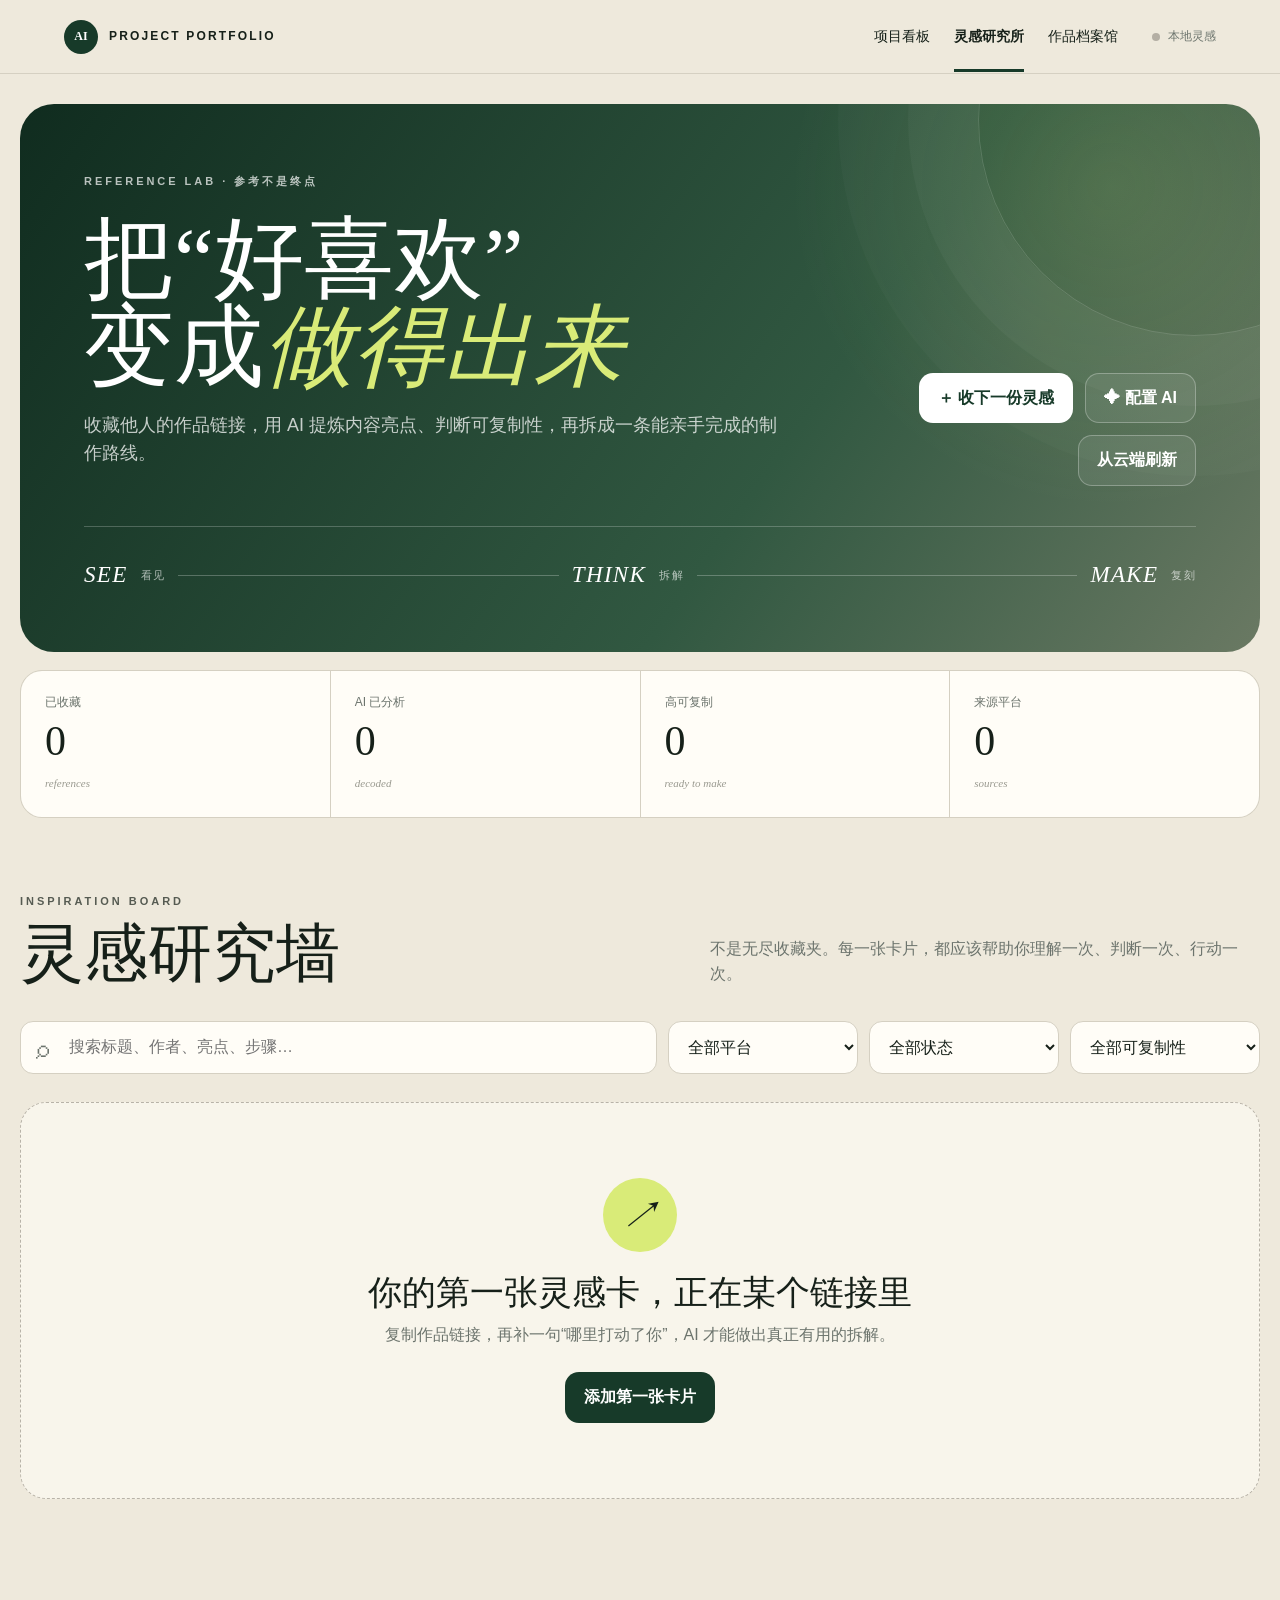
==== inspiration.html @ 4b144d5e "Add AI inspiration research board" ====
<!DOCTYPE html>
<html lang="zh-CN">
<head>
  <meta charset="UTF-8" />
  <meta name="viewport" content="width=device-width, initial-scale=1.0" />
  <title>灵感研究所 · AI 项目总览台</title>
  <link rel="stylesheet" href="./inspiration.css" />
</head>
<body>
  <header class="site-header">
    <a class="brand" href="./index.html"><span class="brand-mark">AI</span><span>PROJECT PORTFOLIO</span></a>
    <nav aria-label="页面导航">
      <a href="./index.html">项目看板</a>
      <a class="active" href="./inspiration.html">灵感研究所</a>
      <a href="./portfolio.html">作品档案馆</a>
    </nav>
    <div class="sync-state" id="syncState" data-state="offline"><i></i><span>本地灵感</span></div>
  </header>

  <main>
    <section class="lab-hero">
      <div class="hero-copy">
        <span class="kicker">REFERENCE LAB · 参考不是终点</span>
        <h1>把“好喜欢”<br />变成<span>做得出来</span></h1>
        <p>收藏他人的作品链接，用 AI 提炼内容亮点、判断可复制性，再拆成一条能亲手完成的制作路线。</p>
      </div>
      <div class="hero-actions">
        <button class="primary light" id="addInspirationBtn">＋ 收下一份灵感</button>
        <button class="outline" id="aiConfigBtn">✦ <span id="aiConfigLabel">配置 AI</span></button>
        <button class="outline" id="refreshCloudBtn">从云端刷新</button>
      </div>
      <div class="hero-note" aria-hidden="true"><b>SEE</b><span>看见</span><i></i><b>THINK</b><span>拆解</span><i></i><b>MAKE</b><span>复刻</span></div>
    </section>

    <section class="lab-stats" aria-label="灵感统计">
      <div><span>已收藏</span><b id="totalCount">0</b><em>references</em></div>
      <div><span>AI 已分析</span><b id="analyzedCount">0</b><em>decoded</em></div>
      <div><span>高可复制</span><b id="reproCount">0</b><em>ready to make</em></div>
      <div><span>来源平台</span><b id="platformCount">0</b><em>sources</em></div>
    </section>

    <section class="board-section">
      <div class="section-heading">
        <div><span>INSPIRATION BOARD</span><h2>灵感研究墙</h2></div>
        <p>不是无尽收藏夹。每一张卡片，都应该帮助你理解一次、判断一次、行动一次。</p>
      </div>
      <div class="filters">
        <label class="search"><span>⌕</span><input id="searchInput" placeholder="搜索标题、作者、亮点、步骤…" /></label>
        <select id="platformFilter" aria-label="筛选来源平台"><option value="">全部平台</option></select>
        <select id="analysisFilter" aria-label="筛选分析状态"><option value="">全部状态</option><option value="analyzed">AI 已分析</option><option value="pending">等待分析</option></select>
        <select id="scoreFilter" aria-label="筛选可复制性"><option value="">全部可复制性</option><option value="4">高可复制（4–5）</option><option value="3">中等（3）</option><option value="1">探索型（1–2）</option></select>
      </div>

      <div class="empty-state" id="emptyState">
        <div class="empty-mark">↗</div>
        <h3>你的第一张灵感卡，正在某个链接里</h3>
        <p>复制作品链接，再补一句“哪里打动了你”，AI 才能做出真正有用的拆解。</p>
        <button class="primary" data-open-editor>添加第一张卡片</button>
      </div>
      <div class="inspiration-grid" id="inspirationGrid"></div>
    </section>
  </main>

  <dialog class="modal editor-modal" id="editorDialog">
    <form id="inspirationForm">
      <div class="modal-head">
        <div><span>CAPTURE & DECODE</span><h2 id="editorTitle">收下一份灵感</h2></div>
        <button class="icon-close" type="button" data-close-editor aria-label="关闭">×</button>
      </div>
      <input type="hidden" id="itemId" />
      <div class="editor-grid">
        <div class="editor-fields">
          <label class="full">原作品链接<input id="itemUrl" type="url" required placeholder="粘贴小红书、B 站、YouTube、网站等链接" /></label>
          <label>作品标题<input id="itemTitle" placeholder="可留空，先快速收进灵感库" /></label>
          <label>作者 / 账号<input id="itemCreator" placeholder="可选" /></label>
          <label>来源平台<input id="itemPlatform" list="platformOptions" placeholder="自动识别或手动填写" /></label>
          <label>内容类型<input id="itemType" placeholder="网页、视频、产品、视觉、文章…" /></label>
          <label class="full">你被什么打动了<textarea id="itemNote" rows="4" placeholder="例如：开头三秒很有冲击力；信息结构很清楚；视觉风格很克制……"></textarea></label>
          <div class="cover-field full">
            <span class="field-label">卡片封面（可选）</span>
            <div class="paste-zone" id="coverZone" tabindex="0">
              <div id="coverPreview"></div>
              <p>点击后直接粘贴截图，或选择图片</p>
              <input id="coverInput" type="file" accept="image/*" hidden />
              <button class="secondary compact" type="button" id="chooseCoverBtn">选择封面</button>
            </div>
          </div>
        </div>

        <aside class="analysis-editor">
          <div class="analysis-head"><div><span>AI DECODE</span><h3>拆解报告</h3></div><button class="ai-button" type="button" id="analyzeBtn">✦ AI 一键分析</button></div>
          <label>内容亮点<textarea id="itemHighlights" rows="4" placeholder="它最值得学习的表达、结构或体验"></textarea></label>
          <label>可复制性分析<textarea id="itemReproducibility" rows="4" placeholder="哪些可以借鉴、哪些依赖资源、应该如何改成自己的"></textarea></label>
          <label>制作步骤拆解<textarea id="itemSteps" rows="7" placeholder="每行一个步骤"></textarea></label>
          <label>可复制性评分<select id="itemScore"><option value="0">尚未判断</option><option value="1">1 · 高度依赖原作者</option><option value="2">2 · 需要较多资源</option><option value="3">3 · 可以局部借鉴</option><option value="4">4 · 路径清楚可复刻</option><option value="5">5 · 可以立即动手</option></select></label>
          <label>标签<input id="itemTags" placeholder="用逗号分隔，如：叙事, 视觉, AI 产品" /></label>
          <p class="analysis-hint" id="analysisHint">AI 不会自动浏览受限页面。标题和你的观察越具体，分析越准确。</p>
        </aside>
      </div>
      <div class="modal-footer"><span>修改先保存到当前浏览器，并复用项目看板的云同步设置。</span><button class="secondary" type="button" data-close-editor>取消</button><button class="primary" type="submit">保存灵感卡</button></div>
    </form>
  </dialog>

  <dialog class="modal ai-modal" id="aiDialog">
    <form id="aiForm">
      <div class="modal-head"><div><span>MODEL CONNECTION</span><h2>AI 模型设置</h2></div><button class="icon-close" type="button" data-close-ai aria-label="关闭">×</button></div>
      <p class="privacy-note"><strong>API Key 只保存在当前浏览器。</strong>它不会写入 GitHub，也不会同步到 Supabase。</p>
      <label>API 地址<input id="aiEndpoint" required placeholder="https://api.deepseek.com/v1" /></label>
      <div class="two-fields"><label>模型名称<input id="aiModel" required placeholder="deepseek-chat" /></label><label>API Key<input id="aiKey" type="password" required placeholder="sk-…" /></label></div>
      <p class="form-message" id="aiMessage"></p>
      <div class="dialog-actions"><button class="secondary" type="button" id="clearAiBtn">清除配置</button><button class="secondary" type="button" id="testAiBtn">测试连接</button><button class="primary" type="submit">保存 AI 配置</button></div>
    </form>
  </dialog>

  <datalist id="platformOptions"><option>小红书</option><option>Bilibili</option><option>YouTube</option><option>抖音</option><option>GitHub</option><option>网站</option><option>公众号</option><option>Instagram</option><option>Pinterest</option></datalist>
  <div class="toast" id="toast" role="status"></div>
  <script src="./inspiration.js"></script>
</body>
</html>
---- inspiration.css ----
:root{
  --ink:#162019;--muted:#6c746d;--forest:#173a29;--forest-2:#315942;--acid:#d9eb78;
  --paper:#eee9dc;--card:#fffdf7;--line:#d5d0c2;--rust:#bc6645;--blue:#607d80;
  --shadow:0 22px 55px rgba(25,42,31,.12);--serif:Georgia,"Songti SC","Noto Serif SC",serif;
  --sans:"Avenir Next","PingFang SC","Microsoft YaHei",sans-serif;
}
*{box-sizing:border-box}html{scroll-behavior:smooth}body{margin:0;color:var(--ink);background:var(--paper);font-family:var(--sans);line-height:1.55}button,input,textarea,select{font:inherit;color:inherit}button{cursor:pointer}a{color:inherit;text-decoration:none}button,a{transition:.2s ease}
.site-header{height:74px;padding:0 clamp(18px,5vw,76px);display:flex;align-items:center;gap:34px;border-bottom:1px solid var(--line);background:rgba(238,233,220,.9);backdrop-filter:blur(18px);position:sticky;top:0;z-index:20}.brand{display:flex;align-items:center;gap:11px;font-size:12px;font-weight:800;letter-spacing:.18em}.brand-mark{width:34px;height:34px;display:grid;place-items:center;border-radius:50%;background:var(--forest);color:white;font-family:var(--serif);letter-spacing:0}.site-header nav{display:flex;gap:24px;margin-left:auto;font-size:14px}.site-header nav a{padding:25px 0 22px;border-bottom:3px solid transparent}.site-header nav a.active{border-color:var(--forest);font-weight:800}.sync-state{display:flex;align-items:center;gap:8px;font-size:12px;color:var(--muted)}.sync-state i{width:8px;height:8px;border-radius:50%;background:#b4afa4}.sync-state[data-state="synced"] i{background:#61bb7f;box-shadow:0 0 0 5px rgba(97,187,127,.15)}.sync-state[data-state="pending"] i{background:#d8a94f;animation:pulse 1s infinite}.sync-state[data-state="error"] i{background:#d36355}
main{width:min(1540px,calc(100% - 40px));margin:30px auto 90px}.lab-hero{min-height:520px;padding:clamp(34px,5vw,76px);border-radius:34px;color:white;background:radial-gradient(circle at 88% 15%,rgba(217,235,120,.13),transparent 27%),linear-gradient(125deg,#102c1f,#315841 62%,#6a7963);position:relative;overflow:hidden;display:grid;grid-template-columns:1.3fr .7fr;align-items:end;gap:40px}.lab-hero:after{content:"";position:absolute;width:430px;height:430px;border:1px solid rgba(255,255,255,.15);border-radius:50%;right:-150px;top:-200px;box-shadow:0 0 0 70px rgba(255,255,255,.03),0 0 0 140px rgba(255,255,255,.02)}.hero-copy,.hero-actions,.hero-note{position:relative;z-index:1}.kicker,.section-heading span,.modal-head span,.analysis-head span{font-size:11px;letter-spacing:.27em;font-weight:800;opacity:.7}.hero-copy h1{font:500 clamp(55px,7vw,104px)/.98 var(--serif);margin:22px 0}.hero-copy h1 span{color:var(--acid);font-style:italic}.hero-copy p{max-width:740px;color:rgba(255,255,255,.75);font-size:18px}.hero-actions{display:flex;justify-content:flex-end;gap:12px;flex-wrap:wrap}.primary,.secondary,.outline,.ai-button{border:1px solid transparent;border-radius:14px;padding:12px 18px;font-weight:800}.primary{background:var(--forest);color:white}.primary.light{background:white;color:var(--forest)}.secondary{background:transparent;border-color:var(--line)}.outline{background:rgba(255,255,255,.08);border-color:rgba(255,255,255,.28);color:white}.primary:hover,.ai-button:hover{transform:translateY(-2px);box-shadow:0 10px 24px rgba(14,43,28,.19)}.outline:hover{background:rgba(255,255,255,.15)}.compact{padding:8px 13px;font-size:12px}.hero-note{grid-column:1/-1;display:flex;align-items:center;gap:13px;padding-top:35px;border-top:1px solid rgba(255,255,255,.22);font-size:11px;letter-spacing:.12em;color:rgba(255,255,255,.66)}.hero-note b{font:italic 23px var(--serif);color:white}.hero-note i{height:1px;flex:1;background:rgba(255,255,255,.25)}
.lab-stats{display:grid;grid-template-columns:repeat(4,1fr);gap:1px;margin:18px 0 70px;border:1px solid var(--line);border-radius:22px;overflow:hidden;background:var(--line)}.lab-stats div{background:var(--card);padding:22px 24px}.lab-stats span{display:block;color:var(--muted);font-size:12px}.lab-stats b{font:500 42px/1 var(--serif);display:block;margin:8px 0}.lab-stats em{font:italic 11px var(--serif);color:#9a9a90}
.board-section{padding:0 0 60px}.section-heading{display:flex;align-items:end;justify-content:space-between;gap:30px}.section-heading h2{font:500 clamp(40px,5vw,68px)/1 var(--serif);margin:10px 0 0}.section-heading p{max-width:550px;color:var(--muted);margin:0}.filters{display:grid;grid-template-columns:1fr repeat(3,190px);gap:11px;margin:35px 0 28px}.filters input,.filters select,.editor-fields input,.editor-fields textarea,.analysis-editor input,.analysis-editor textarea,.analysis-editor select,.ai-modal input{width:100%;border:1px solid var(--line);background:var(--card);border-radius:13px;padding:13px 15px;outline:0}.filters input:focus,.filters select:focus,input:focus,textarea:focus,select:focus{border-color:var(--forest-2);box-shadow:0 0 0 3px rgba(49,89,66,.12)}.search{position:relative}.search>span{position:absolute;left:16px;top:7px;font-size:26px;color:var(--muted)}.search input{padding-left:48px}
.inspiration-grid{display:grid;grid-template-columns:repeat(3,minmax(0,1fr));gap:22px;align-items:start}.idea-card{min-width:0;background:var(--card);border:1px solid var(--line);border-radius:22px;overflow:hidden;box-shadow:0 5px 0 rgba(23,58,41,.035);animation:rise .48s both;position:relative}.idea-card:nth-child(3n+2){transform:translateY(20px)}.idea-card:hover{box-shadow:var(--shadow);transform:translateY(-4px)}.idea-card:nth-child(3n+2):hover{transform:translateY(12px)}.card-visual{height:230px;position:relative;background:linear-gradient(135deg,#dae3d5,#78927f);overflow:hidden}.card-visual img{width:100%;height:100%;object-fit:cover}.card-visual.no-cover{display:flex;align-items:end;padding:24px;color:white}.domain-mark{font:italic clamp(34px,4vw,58px)/1 var(--serif);overflow-wrap:anywhere}.platform-pill{position:absolute;left:16px;top:16px;background:rgba(255,253,247,.9);backdrop-filter:blur(9px);border-radius:99px;padding:6px 10px;color:var(--forest);font-size:11px;font-weight:800}.score-stamp{position:absolute;right:16px;bottom:16px;width:58px;height:58px;border-radius:50%;display:grid;place-items:center;background:var(--acid);color:var(--forest);font:800 20px var(--serif);transform:rotate(7deg);box-shadow:0 5px 18px rgba(22,32,25,.16)}.score-stamp small{font:700 9px var(--sans)}.card-content{padding:22px}.card-source{font-size:11px;color:var(--muted);text-transform:uppercase;letter-spacing:.08em}.card-content h3{font:500 27px/1.2 var(--serif);margin:12px 0 7px}.creator{font-size:12px;color:var(--muted)}.personal-note{margin:17px 0;padding:13px 15px;border-left:3px solid var(--rust);background:#f7f1e8;color:#54594f;font-size:13px}.analysis-block{border-top:1px solid var(--line);padding:17px 0 0;margin-top:15px}.analysis-block h4{display:flex;align-items:center;gap:9px;margin:0 0 7px;font-size:12px;letter-spacing:.08em;text-transform:uppercase}.analysis-block h4 b{width:24px;height:24px;border-radius:50%;display:grid;place-items:center;background:var(--forest);color:white;font:12px var(--serif)}.analysis-block p{font-size:13px;color:#515951;white-space:pre-wrap;margin:0}.step-list{padding:0;margin:9px 0 0;list-style:none;counter-reset:steps}.step-list li{counter-increment:steps;display:grid;grid-template-columns:25px 1fr;gap:9px;font-size:13px;margin:8px 0}.step-list li:before{content:counter(steps,decimal-leading-zero);font:italic 12px var(--serif);color:var(--rust)}.pending-analysis{margin-top:18px;padding:18px;border:1px dashed #b8b3a8;border-radius:14px;color:var(--muted);font-size:13px}.card-tags{display:flex;flex-wrap:wrap;gap:6px;margin-top:16px}.card-tags span{padding:5px 8px;border-radius:99px;background:#e9eee7;color:var(--forest);font-size:10px}.card-footer{display:flex;align-items:center;justify-content:space-between;gap:12px;border-top:1px solid var(--line);margin-top:19px;padding-top:15px}.source-link{font-size:12px;font-weight:800;color:var(--forest)}.card-actions{display:flex;gap:10px}.text-button{border:0;background:none;padding:4px 0;font-size:12px;font-weight:800;color:var(--muted)}.text-button.danger{color:#a44e3d}.empty-state{text-align:center;border:1px dashed #b8b3a8;border-radius:26px;background:rgba(255,253,247,.58);padding:75px 20px}.empty-state[hidden]{display:none}.empty-mark{width:74px;height:74px;border-radius:50%;display:grid;place-items:center;margin:auto;background:var(--acid);font:italic 38px var(--serif)}.empty-state h3{font:500 34px var(--serif);margin:18px 0 7px}.empty-state p{color:var(--muted);margin:0 0 24px}
.modal{border:0;border-radius:28px;padding:0;background:var(--card);box-shadow:0 30px 90px rgba(10,25,16,.28);max-width:none}.modal::backdrop{background:rgba(15,29,20,.66);backdrop-filter:blur(5px)}.editor-modal{width:min(1280px,calc(100vw - 30px));max-height:calc(100vh - 28px);overflow:auto}.editor-modal form{padding:30px 32px 0}.modal-head{display:flex;align-items:center;justify-content:space-between;gap:20px;margin-bottom:26px}.modal-head h2{font:500 34px var(--serif);margin:5px 0 0}.icon-close{width:44px;height:44px;border:0;border-radius:50%;background:#eeeae0;font-size:28px;display:grid;place-items:center}.editor-grid{display:grid;grid-template-columns:1fr 1fr;gap:28px}.editor-fields{display:grid;grid-template-columns:1fr 1fr;gap:15px;align-content:start}.editor-fields label,.analysis-editor label,.ai-modal label{display:block;font-size:12px;font-weight:800;color:#5e675f}.editor-fields input,.editor-fields textarea,.analysis-editor input,.analysis-editor textarea,.analysis-editor select,.ai-modal input{display:block;margin-top:7px;resize:vertical;font-weight:400}.full{grid-column:1/-1}.field-label{font-size:12px;font-weight:800;color:#5e675f}.paste-zone{margin-top:7px;min-height:220px;border:1px dashed #a8b0a8;border-radius:17px;padding:14px;background:#f8f5ed;display:flex;flex-direction:column;align-items:center;justify-content:center;text-align:center;outline:0}.paste-zone.active{border:2px solid var(--forest-2);background:#eef4eb}.paste-zone p{font-size:12px;color:var(--muted)}#coverPreview{width:100%}#coverPreview img{display:block;width:100%;height:185px;object-fit:cover;border-radius:11px}.preview-wrap{position:relative}.remove-cover{position:absolute;right:7px;top:7px;border:0;width:30px;height:30px;border-radius:50%;background:rgba(18,38,26,.85);color:white}.analysis-editor{border-radius:20px;background:#f0eee6;padding:23px;display:grid;gap:14px;align-content:start}.analysis-head{display:flex;justify-content:space-between;align-items:start;gap:12px}.analysis-head h3{font:500 28px var(--serif);margin:3px 0}.ai-button{background:var(--forest);color:white;padding:10px 13px;font-size:12px}.ai-button:disabled{opacity:.55;cursor:wait}.analysis-hint{font-size:11px;color:var(--muted);margin:0}.modal-footer{position:sticky;bottom:0;display:flex;justify-content:flex-end;align-items:center;gap:10px;margin:28px -32px 0;padding:15px 32px;border-top:1px solid var(--line);background:rgba(255,253,247,.96);backdrop-filter:blur(12px)}.modal-footer span{margin-right:auto;color:var(--muted);font-size:11px}.ai-modal{width:min(720px,calc(100vw - 30px));padding:30px}.two-fields{display:grid;grid-template-columns:1fr 1fr;gap:13px;margin-top:14px}.privacy-note{padding:14px;border-radius:13px;background:#f1eee6;color:var(--muted);font-size:12px}.form-message{min-height:21px;color:var(--muted);font-size:12px}.form-message.error{color:#aa4938}.dialog-actions{display:flex;justify-content:flex-end;gap:9px}.toast{position:fixed;left:50%;bottom:28px;transform:translate(-50%,18px);background:#14271b;color:white;padding:12px 18px;border-radius:12px;opacity:0;pointer-events:none;z-index:80;transition:.25s}.toast.show{opacity:1;transform:translate(-50%,0)}
@keyframes rise{from{opacity:0;transform:translateY(18px)}to{opacity:1;transform:translateY(0)}}@keyframes pulse{50%{opacity:.35}}
@media(max-width:1080px){.lab-hero{grid-template-columns:1fr}.hero-actions{justify-content:flex-start}.inspiration-grid{grid-template-columns:repeat(2,1fr)}.filters{grid-template-columns:1fr 1fr}.editor-grid{grid-template-columns:1fr}.idea-card:nth-child(3n+2){transform:none}}
@media(max-width:680px){.site-header{padding:0 14px}.brand span:last-child,.sync-state{display:none}.site-header nav{gap:14px;font-size:12px}main{width:calc(100% - 20px);margin-top:10px}.lab-hero{min-height:auto;border-radius:23px;padding:30px 22px}.hero-copy h1{font-size:52px}.hero-note{display:none}.lab-stats{grid-template-columns:1fr 1fr;margin-bottom:48px}.lab-stats div{padding:17px}.section-heading{align-items:start;flex-direction:column}.filters,.inspiration-grid,.editor-fields,.two-fields{grid-template-columns:1fr}.full{grid-column:auto}.editor-modal{width:100vw;max-height:100vh;height:100vh;border-radius:0}.editor-modal form{padding:20px 16px 0}.modal-footer{margin:24px -16px 0;padding:12px 16px}.modal-footer span{display:none}.card-visual{height:210px}.empty-state{padding:50px 16px}}
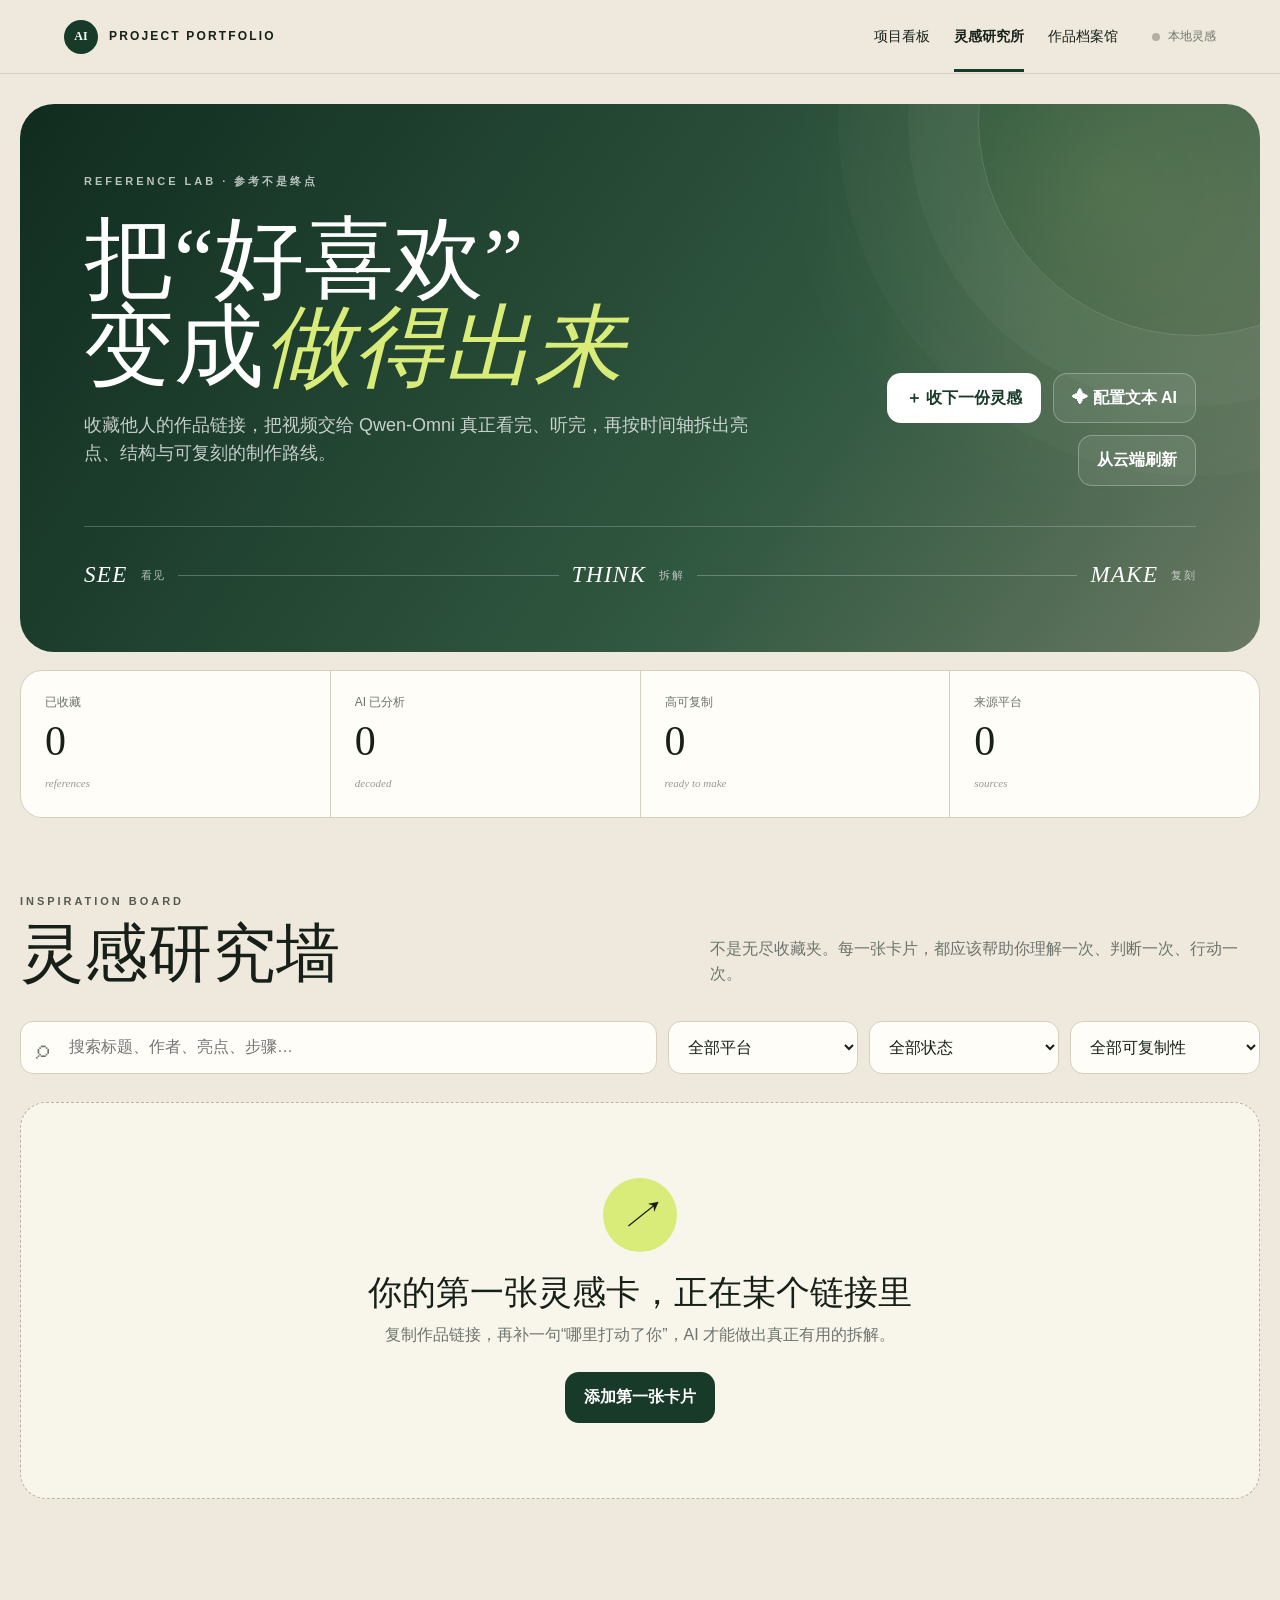
==== commit 76a516b9: "Add Qwen Omni video analysis" ====
--- a/inspiration.html
+++ b/inspiration.html
@@ -22,7 +22,7 @@
       <div class="hero-copy">
         <span class="kicker">REFERENCE LAB · 参考不是终点</span>
         <h1>把“好喜欢”<br />变成<span>做得出来</span></h1>
-        <p>收藏他人的作品链接，用 AI 提炼内容亮点、判断可复制性，再拆成一条能亲手完成的制作路线。</p>
+        <p>收藏他人的作品链接，把视频交给 Qwen-Omni 真正看完、听完，再按时间轴拆出亮点、结构与可复刻的制作路线。</p>
       </div>
       <div class="hero-actions">
         <button class="primary light" id="addInspirationBtn">＋ 收下一份灵感</button>
@@ -76,6 +76,19 @@
           <label>来源平台<input id="itemPlatform" list="platformOptions" placeholder="自动识别或手动填写" /></label>
           <label>内容类型<input id="itemType" placeholder="网页、视频、产品、视觉、文章…" /></label>
           <label class="full">你被什么打动了<textarea id="itemNote" rows="4" placeholder="例如：开头三秒很有冲击力；信息结构很清楚；视觉风格很克制……"></textarea></label>
+          <div class="video-field full">
+            <div class="field-title"><span class="field-label">视频素材（深度分析必需）</span><b>QWEN OMNI</b></div>
+            <label class="direct-video">可直接访问的视频地址<input id="itemVideoUrl" type="url" placeholder="可选：MP4 / MOV / WebM 公网直链，不是普通作品页面链接" /></label>
+            <div class="video-zone" id="videoZone">
+              <input id="videoInput" type="file" accept="video/mp4,video/quicktime,video/webm,video/x-m4v" hidden />
+              <div class="video-icon">▶</div>
+              <div><strong id="videoStatus">选择视频文件</strong><p id="videoMeta">上传后由 Qwen-Omni 同时理解画面、讲话和环境声音</p></div>
+              <button class="secondary compact" type="button" id="chooseVideoBtn">选择视频</button>
+              <button class="text-button danger" type="button" id="removeVideoBtn" hidden>移除</button>
+            </div>
+            <div class="upload-progress" id="uploadProgress" hidden><i></i><span>准备上传…</span></div>
+            <p class="field-help">小红书、B 站等作品页面链接通常不能直接读取视频。要得到逐段讲解，请同时上传视频文件或填写视频直链。</p>
+          </div>
           <div class="cover-field full">
             <span class="field-label">卡片封面（可选）</span>
             <div class="paste-zone" id="coverZone" tabindex="0">
@@ -88,13 +101,17 @@
         </div>
 
         <aside class="analysis-editor">
-          <div class="analysis-head"><div><span>AI DECODE</span><h3>拆解报告</h3></div><button class="ai-button" type="button" id="analyzeBtn">✦ AI 一键分析</button></div>
+          <div class="analysis-head"><div><span>VIDEO DECODE</span><h3>深度拆解报告</h3><small id="omniState">Qwen-Omni 服务待检测</small></div><button class="ai-button" type="button" id="analyzeBtn">✦ 视频深度分析</button></div>
           <label>内容亮点<textarea id="itemHighlights" rows="4" placeholder="它最值得学习的表达、结构或体验"></textarea></label>
+          <label>逐段时间轴<textarea id="itemTimeline" rows="7" placeholder="00:00｜开场如何建立期待&#10;00:18｜第一个核心观点及证据"></textarea></label>
+          <label>内容结构<textarea id="itemStructure" rows="4" placeholder="开场、铺垫、论证、案例、转折、收束之间的关系"></textarea></label>
+          <label>画面与声音配合<textarea id="itemAudiovisual" rows="4" placeholder="镜头、字幕、口播、音乐和节奏如何共同传达信息"></textarea></label>
           <label>可复制性分析<textarea id="itemReproducibility" rows="4" placeholder="哪些可以借鉴、哪些依赖资源、应该如何改成自己的"></textarea></label>
           <label>制作步骤拆解<textarea id="itemSteps" rows="7" placeholder="每行一个步骤"></textarea></label>
+          <label>分析依据<textarea id="itemEvidence" rows="4" placeholder="每行一条：具体时刻、原话或画面证据"></textarea></label>
           <label>可复制性评分<select id="itemScore"><option value="0">尚未判断</option><option value="1">1 · 高度依赖原作者</option><option value="2">2 · 需要较多资源</option><option value="3">3 · 可以局部借鉴</option><option value="4">4 · 路径清楚可复刻</option><option value="5">5 · 可以立即动手</option></select></label>
           <label>标签<input id="itemTags" placeholder="用逗号分隔，如：叙事, 视觉, AI 产品" /></label>
-          <p class="analysis-hint" id="analysisHint">AI 不会自动浏览受限页面。标题和你的观察越具体，分析越准确。</p>
+          <p class="analysis-hint" id="analysisHint">上传视频后，Qwen-Omni 会同时读取画面与声音；只有作品链接时仍会使用原来的文本分析。</p>
         </aside>
       </div>
       <div class="modal-footer"><span>修改先保存到当前浏览器，并复用项目看板的云同步设置。</span><button class="secondary" type="button" data-close-editor>取消</button><button class="primary" type="submit">保存灵感卡</button></div>
@@ -104,7 +121,7 @@
   <dialog class="modal ai-modal" id="aiDialog">
     <form id="aiForm">
       <div class="modal-head"><div><span>MODEL CONNECTION</span><h2>AI 模型设置</h2></div><button class="icon-close" type="button" data-close-ai aria-label="关闭">×</button></div>
-      <p class="privacy-note"><strong>API Key 只保存在当前浏览器。</strong>它不会写入 GitHub，也不会同步到 Supabase。</p>
+      <p class="privacy-note"><strong>这里仍是普通文本模型配置。</strong>它用于没有视频时的链接辅助分析。Qwen-Omni 密钥由 Supabase Edge Function 保管，不会出现在浏览器或 GitHub 中。</p>
       <label>API 地址<input id="aiEndpoint" required placeholder="https://api.deepseek.com/v1" /></label>
       <div class="two-fields"><label>模型名称<input id="aiModel" required placeholder="deepseek-chat" /></label><label>API Key<input id="aiKey" type="password" required placeholder="sk-…" /></label></div>
       <p class="form-message" id="aiMessage"></p>
--- a/inspiration.css
+++ b/inspiration.css
@@ -11,6 +11,7 @@
 .board-section{padding:0 0 60px}.section-heading{display:flex;align-items:end;justify-content:space-between;gap:30px}.section-heading h2{font:500 clamp(40px,5vw,68px)/1 var(--serif);margin:10px 0 0}.section-heading p{max-width:550px;color:var(--muted);margin:0}.filters{display:grid;grid-template-columns:1fr repeat(3,190px);gap:11px;margin:35px 0 28px}.filters input,.filters select,.editor-fields input,.editor-fields textarea,.analysis-editor input,.analysis-editor textarea,.analysis-editor select,.ai-modal input{width:100%;border:1px solid var(--line);background:var(--card);border-radius:13px;padding:13px 15px;outline:0}.filters input:focus,.filters select:focus,input:focus,textarea:focus,select:focus{border-color:var(--forest-2);box-shadow:0 0 0 3px rgba(49,89,66,.12)}.search{position:relative}.search>span{position:absolute;left:16px;top:7px;font-size:26px;color:var(--muted)}.search input{padding-left:48px}
 .inspiration-grid{display:grid;grid-template-columns:repeat(3,minmax(0,1fr));gap:22px;align-items:start}.idea-card{min-width:0;background:var(--card);border:1px solid var(--line);border-radius:22px;overflow:hidden;box-shadow:0 5px 0 rgba(23,58,41,.035);animation:rise .48s both;position:relative}.idea-card:nth-child(3n+2){transform:translateY(20px)}.idea-card:hover{box-shadow:var(--shadow);transform:translateY(-4px)}.idea-card:nth-child(3n+2):hover{transform:translateY(12px)}.card-visual{height:230px;position:relative;background:linear-gradient(135deg,#dae3d5,#78927f);overflow:hidden}.card-visual img{width:100%;height:100%;object-fit:cover}.card-visual.no-cover{display:flex;align-items:end;padding:24px;color:white}.domain-mark{font:italic clamp(34px,4vw,58px)/1 var(--serif);overflow-wrap:anywhere}.platform-pill{position:absolute;left:16px;top:16px;background:rgba(255,253,247,.9);backdrop-filter:blur(9px);border-radius:99px;padding:6px 10px;color:var(--forest);font-size:11px;font-weight:800}.score-stamp{position:absolute;right:16px;bottom:16px;width:58px;height:58px;border-radius:50%;display:grid;place-items:center;background:var(--acid);color:var(--forest);font:800 20px var(--serif);transform:rotate(7deg);box-shadow:0 5px 18px rgba(22,32,25,.16)}.score-stamp small{font:700 9px var(--sans)}.card-content{padding:22px}.card-source{font-size:11px;color:var(--muted);text-transform:uppercase;letter-spacing:.08em}.card-content h3{font:500 27px/1.2 var(--serif);margin:12px 0 7px}.creator{font-size:12px;color:var(--muted)}.personal-note{margin:17px 0;padding:13px 15px;border-left:3px solid var(--rust);background:#f7f1e8;color:#54594f;font-size:13px}.analysis-block{border-top:1px solid var(--line);padding:17px 0 0;margin-top:15px}.analysis-block h4{display:flex;align-items:center;gap:9px;margin:0 0 7px;font-size:12px;letter-spacing:.08em;text-transform:uppercase}.analysis-block h4 b{width:24px;height:24px;border-radius:50%;display:grid;place-items:center;background:var(--forest);color:white;font:12px var(--serif)}.analysis-block p{font-size:13px;color:#515951;white-space:pre-wrap;margin:0}.step-list{padding:0;margin:9px 0 0;list-style:none;counter-reset:steps}.step-list li{counter-increment:steps;display:grid;grid-template-columns:25px 1fr;gap:9px;font-size:13px;margin:8px 0}.step-list li:before{content:counter(steps,decimal-leading-zero);font:italic 12px var(--serif);color:var(--rust)}.pending-analysis{margin-top:18px;padding:18px;border:1px dashed #b8b3a8;border-radius:14px;color:var(--muted);font-size:13px}.card-tags{display:flex;flex-wrap:wrap;gap:6px;margin-top:16px}.card-tags span{padding:5px 8px;border-radius:99px;background:#e9eee7;color:var(--forest);font-size:10px}.card-footer{display:flex;align-items:center;justify-content:space-between;gap:12px;border-top:1px solid var(--line);margin-top:19px;padding-top:15px}.source-link{font-size:12px;font-weight:800;color:var(--forest)}.card-actions{display:flex;gap:10px}.text-button{border:0;background:none;padding:4px 0;font-size:12px;font-weight:800;color:var(--muted)}.text-button.danger{color:#a44e3d}.empty-state{text-align:center;border:1px dashed #b8b3a8;border-radius:26px;background:rgba(255,253,247,.58);padding:75px 20px}.empty-state[hidden]{display:none}.empty-mark{width:74px;height:74px;border-radius:50%;display:grid;place-items:center;margin:auto;background:var(--acid);font:italic 38px var(--serif)}.empty-state h3{font:500 34px var(--serif);margin:18px 0 7px}.empty-state p{color:var(--muted);margin:0 0 24px}
 .modal{border:0;border-radius:28px;padding:0;background:var(--card);box-shadow:0 30px 90px rgba(10,25,16,.28);max-width:none}.modal::backdrop{background:rgba(15,29,20,.66);backdrop-filter:blur(5px)}.editor-modal{width:min(1280px,calc(100vw - 30px));max-height:calc(100vh - 28px);overflow:auto}.editor-modal form{padding:30px 32px 0}.modal-head{display:flex;align-items:center;justify-content:space-between;gap:20px;margin-bottom:26px}.modal-head h2{font:500 34px var(--serif);margin:5px 0 0}.icon-close{width:44px;height:44px;border:0;border-radius:50%;background:#eeeae0;font-size:28px;display:grid;place-items:center}.editor-grid{display:grid;grid-template-columns:1fr 1fr;gap:28px}.editor-fields{display:grid;grid-template-columns:1fr 1fr;gap:15px;align-content:start}.editor-fields label,.analysis-editor label,.ai-modal label{display:block;font-size:12px;font-weight:800;color:#5e675f}.editor-fields input,.editor-fields textarea,.analysis-editor input,.analysis-editor textarea,.analysis-editor select,.ai-modal input{display:block;margin-top:7px;resize:vertical;font-weight:400}.full{grid-column:1/-1}.field-label{font-size:12px;font-weight:800;color:#5e675f}.paste-zone{margin-top:7px;min-height:220px;border:1px dashed #a8b0a8;border-radius:17px;padding:14px;background:#f8f5ed;display:flex;flex-direction:column;align-items:center;justify-content:center;text-align:center;outline:0}.paste-zone.active{border:2px solid var(--forest-2);background:#eef4eb}.paste-zone p{font-size:12px;color:var(--muted)}#coverPreview{width:100%}#coverPreview img{display:block;width:100%;height:185px;object-fit:cover;border-radius:11px}.preview-wrap{position:relative}.remove-cover{position:absolute;right:7px;top:7px;border:0;width:30px;height:30px;border-radius:50%;background:rgba(18,38,26,.85);color:white}.analysis-editor{border-radius:20px;background:#f0eee6;padding:23px;display:grid;gap:14px;align-content:start}.analysis-head{display:flex;justify-content:space-between;align-items:start;gap:12px}.analysis-head h3{font:500 28px var(--serif);margin:3px 0}.ai-button{background:var(--forest);color:white;padding:10px 13px;font-size:12px}.ai-button:disabled{opacity:.55;cursor:wait}.analysis-hint{font-size:11px;color:var(--muted);margin:0}.modal-footer{position:sticky;bottom:0;display:flex;justify-content:flex-end;align-items:center;gap:10px;margin:28px -32px 0;padding:15px 32px;border-top:1px solid var(--line);background:rgba(255,253,247,.96);backdrop-filter:blur(12px)}.modal-footer span{margin-right:auto;color:var(--muted);font-size:11px}.ai-modal{width:min(720px,calc(100vw - 30px));padding:30px}.two-fields{display:grid;grid-template-columns:1fr 1fr;gap:13px;margin-top:14px}.privacy-note{padding:14px;border-radius:13px;background:#f1eee6;color:var(--muted);font-size:12px}.form-message{min-height:21px;color:var(--muted);font-size:12px}.form-message.error{color:#aa4938}.dialog-actions{display:flex;justify-content:flex-end;gap:9px}.toast{position:fixed;left:50%;bottom:28px;transform:translate(-50%,18px);background:#14271b;color:white;padding:12px 18px;border-radius:12px;opacity:0;pointer-events:none;z-index:80;transition:.25s}.toast.show{opacity:1;transform:translate(-50%,0)}
+.video-field{padding:16px;border:1px solid #b6c3b7;border-radius:18px;background:linear-gradient(145deg,#edf2ea,#f8f5ed)}.field-title{display:flex;align-items:center;justify-content:space-between;gap:12px;margin-bottom:11px}.field-title b{padding:5px 9px;border-radius:99px;background:var(--acid);color:var(--forest);font-size:9px;letter-spacing:.13em}.direct-video{margin-bottom:12px}.video-zone{min-height:96px;border:1px dashed #8ba08f;border-radius:15px;padding:14px;display:grid;grid-template-columns:48px 1fr auto auto;gap:12px;align-items:center;background:rgba(255,253,247,.74)}.video-zone.dragging{border:2px solid var(--forest);background:#e4eedf}.video-icon{width:46px;height:46px;border-radius:50%;display:grid;place-items:center;background:var(--forest);color:var(--acid);font-size:15px}.video-zone strong{font-size:13px}.video-zone p{margin:3px 0 0;color:var(--muted);font-size:11px}.field-help{font-size:10px;color:var(--muted);margin:10px 2px 0}.upload-progress{position:relative;height:28px;border-radius:9px;overflow:hidden;background:#dde4db;margin-top:9px}.upload-progress i{position:absolute;inset:0 auto 0 0;width:0;background:linear-gradient(90deg,var(--forest-2),#85a268);transition:width .2s}.upload-progress span{position:relative;z-index:1;display:grid;place-items:center;height:100%;font-size:10px;font-weight:800;color:white;text-shadow:0 1px 3px #173a29}.analysis-head small{display:block;margin-top:4px;color:var(--muted);font-size:9px;font-weight:700}.analysis-head small.ready{color:#34724d}.analysis-head small.error{color:#a44e3d}.video-badge{display:inline-flex;align-items:center;gap:5px;margin-top:10px;padding:5px 8px;border-radius:8px;background:#e5ecd9;color:var(--forest);font-size:10px;font-weight:800}.timeline-list{list-style:none;margin:10px 0 0;padding:0;border-left:1px solid #aab8a9}.timeline-list li{display:grid;grid-template-columns:47px 1fr;gap:10px;margin:0 0 10px;padding-left:12px;position:relative;font-size:12px}.timeline-list li:before{content:"";position:absolute;left:-4px;top:6px;width:7px;height:7px;border-radius:50%;background:var(--rust)}.timeline-list time{font:italic 10px var(--serif);color:var(--rust)}.evidence-list{margin:8px 0 0;padding-left:18px;color:#515951;font-size:12px}.analysis-block.compact{padding-top:13px}.analysis-block.compact details summary{cursor:pointer;font-size:12px;font-weight:800;color:var(--forest)}
 @keyframes rise{from{opacity:0;transform:translateY(18px)}to{opacity:1;transform:translateY(0)}}@keyframes pulse{50%{opacity:.35}}
 @media(max-width:1080px){.lab-hero{grid-template-columns:1fr}.hero-actions{justify-content:flex-start}.inspiration-grid{grid-template-columns:repeat(2,1fr)}.filters{grid-template-columns:1fr 1fr}.editor-grid{grid-template-columns:1fr}.idea-card:nth-child(3n+2){transform:none}}
-@media(max-width:680px){.site-header{padding:0 14px}.brand span:last-child,.sync-state{display:none}.site-header nav{gap:14px;font-size:12px}main{width:calc(100% - 20px);margin-top:10px}.lab-hero{min-height:auto;border-radius:23px;padding:30px 22px}.hero-copy h1{font-size:52px}.hero-note{display:none}.lab-stats{grid-template-columns:1fr 1fr;margin-bottom:48px}.lab-stats div{padding:17px}.section-heading{align-items:start;flex-direction:column}.filters,.inspiration-grid,.editor-fields,.two-fields{grid-template-columns:1fr}.full{grid-column:auto}.editor-modal{width:100vw;max-height:100vh;height:100vh;border-radius:0}.editor-modal form{padding:20px 16px 0}.modal-footer{margin:24px -16px 0;padding:12px 16px}.modal-footer span{display:none}.card-visual{height:210px}.empty-state{padding:50px 16px}}
+@media(max-width:680px){.site-header{padding:0 14px}.brand span:last-child,.sync-state{display:none}.site-header nav{gap:14px;font-size:12px}main{width:calc(100% - 20px);margin-top:10px}.lab-hero{min-height:auto;border-radius:23px;padding:30px 22px}.hero-copy h1{font-size:52px}.hero-note{display:none}.lab-stats{grid-template-columns:1fr 1fr;margin-bottom:48px}.lab-stats div{padding:17px}.section-heading{align-items:start;flex-direction:column}.filters,.inspiration-grid,.editor-fields,.two-fields{grid-template-columns:1fr}.full{grid-column:auto}.editor-modal{width:100vw;max-height:100vh;height:100vh;border-radius:0}.editor-modal form{padding:20px 16px 0}.modal-footer{margin:24px -16px 0;padding:12px 16px}.modal-footer span{display:none}.card-visual{height:210px}.empty-state{padding:50px 16px}.video-zone{grid-template-columns:44px 1fr}.video-zone button{grid-column:auto}.analysis-head{flex-direction:column}.ai-button{width:100%}}
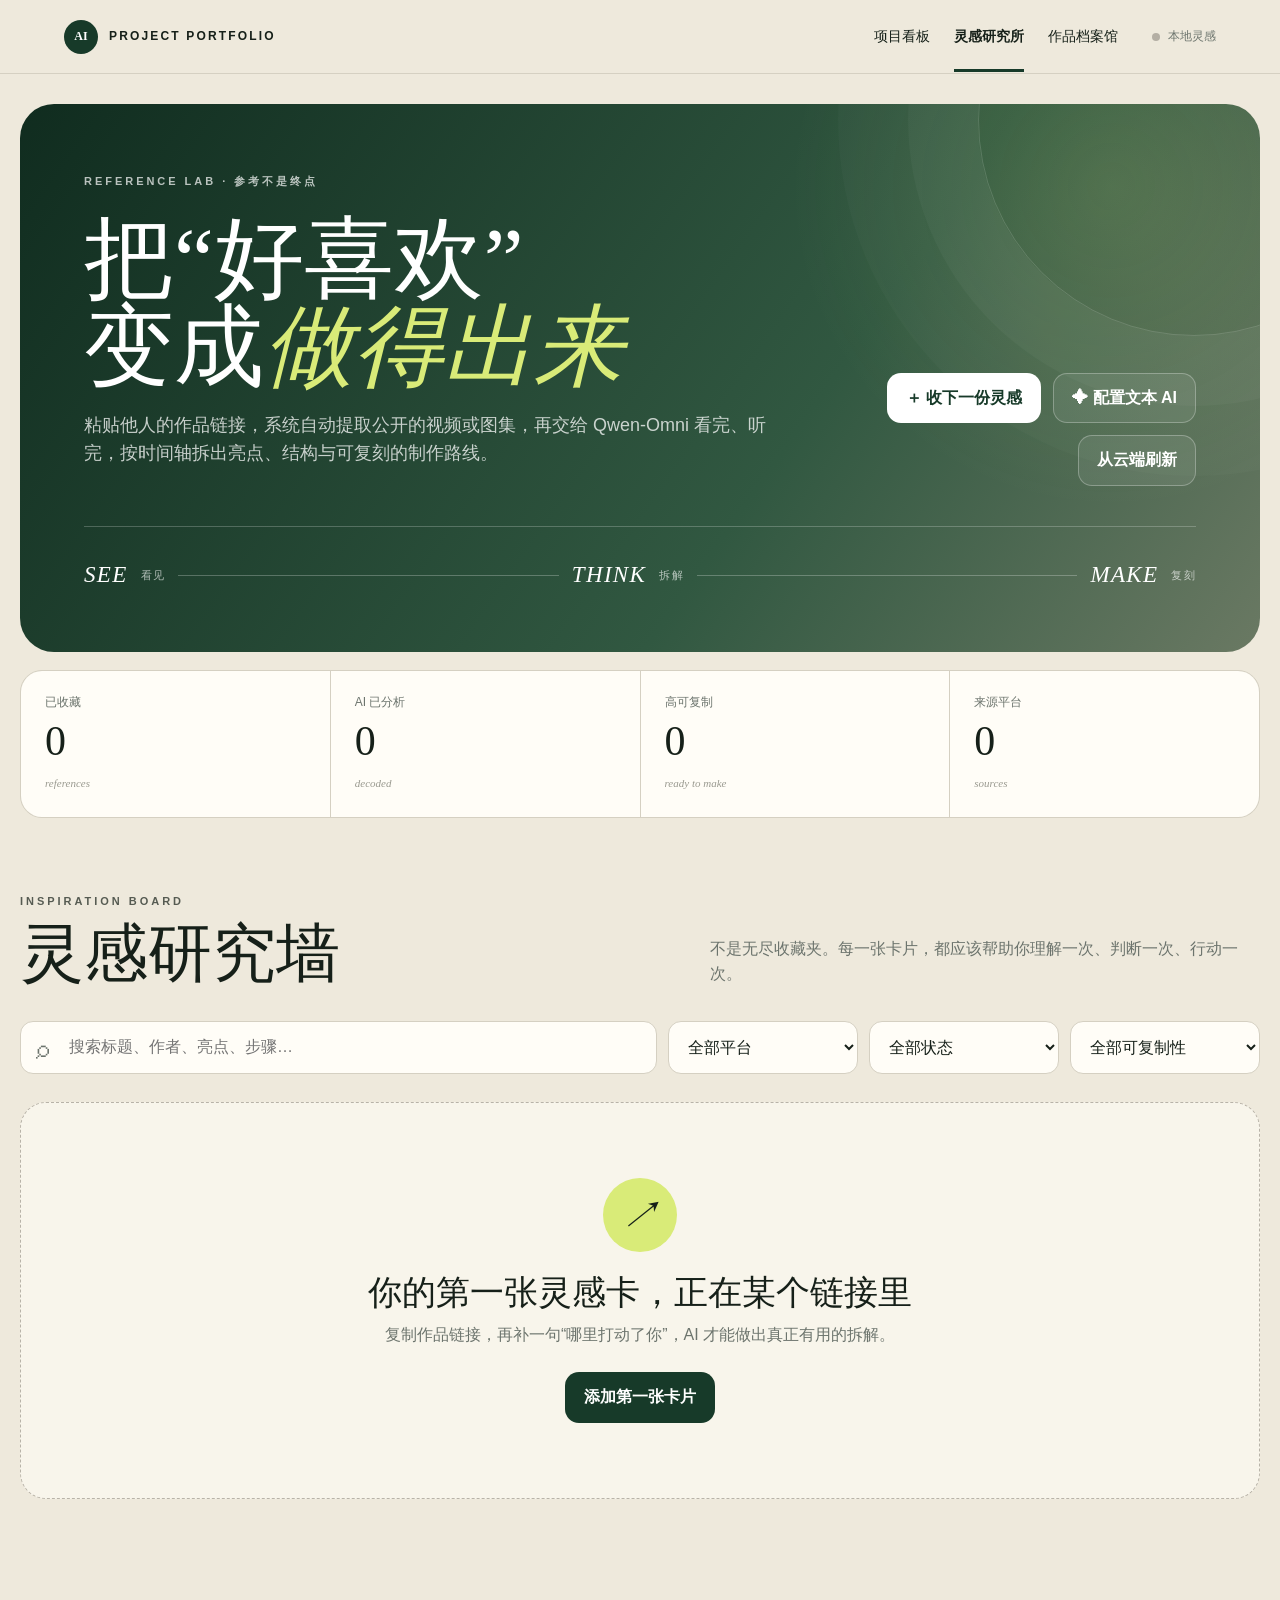
==== commit 2b41f808: "Add automatic Xiaohongshu link analysis" ====
--- a/inspiration.html
+++ b/inspiration.html
@@ -22,7 +22,7 @@
       <div class="hero-copy">
         <span class="kicker">REFERENCE LAB · 参考不是终点</span>
         <h1>把“好喜欢”<br />变成<span>做得出来</span></h1>
-        <p>收藏他人的作品链接，把视频交给 Qwen-Omni 真正看完、听完，再按时间轴拆出亮点、结构与可复刻的制作路线。</p>
+        <p>粘贴他人的作品链接，系统自动提取公开的视频或图集，再交给 Qwen-Omni 看完、听完，按时间轴拆出亮点、结构与可复刻的制作路线。</p>
       </div>
       <div class="hero-actions">
         <button class="primary light" id="addInspirationBtn">＋ 收下一份灵感</button>
@@ -77,17 +77,18 @@
           <label>内容类型<input id="itemType" placeholder="网页、视频、产品、视觉、文章…" /></label>
           <label class="full">你被什么打动了<textarea id="itemNote" rows="4" placeholder="例如：开头三秒很有冲击力；信息结构很清楚；视觉风格很克制……"></textarea></label>
           <div class="video-field full">
-            <div class="field-title"><span class="field-label">视频素材（深度分析必需）</span><b>QWEN OMNI</b></div>
-            <label class="direct-video">可直接访问的视频地址<input id="itemVideoUrl" type="url" placeholder="可选：MP4 / MOV / WebM 公网直链，不是普通作品页面链接" /></label>
+            <div class="field-title"><span class="field-label">作品内容读取</span><b>QWEN OMNI</b></div>
+            <div class="link-resolver-banner"><span>↗</span><div><strong>优先自动解析作品链接</strong><p>小红书公开视频与图集无需下载，点击右侧“解析链接并深度分析”即可。</p></div></div>
+            <label class="direct-video">备用：可直接访问的视频地址<input id="itemVideoUrl" type="url" placeholder="可选：MP4 / MOV / WebM 公网直链" /></label>
             <div class="video-zone" id="videoZone">
               <input id="videoInput" type="file" accept="video/mp4,video/quicktime,video/webm,video/x-m4v" hidden />
               <div class="video-icon">▶</div>
-              <div><strong id="videoStatus">选择视频文件</strong><p id="videoMeta">上传后由 Qwen-Omni 同时理解画面、讲话和环境声音</p></div>
-              <button class="secondary compact" type="button" id="chooseVideoBtn">选择视频</button>
+              <div><strong id="videoStatus">选择视频文件（备用）</strong><p id="videoMeta">链接无法解析时，再从本机上传视频</p></div>
+              <button class="secondary compact" type="button" id="chooseVideoBtn">备用上传</button>
               <button class="text-button danger" type="button" id="removeVideoBtn" hidden>移除</button>
             </div>
             <div class="upload-progress" id="uploadProgress" hidden><i></i><span>准备上传…</span></div>
-            <p class="field-help">小红书、B 站等作品页面链接通常不能直接读取视频。要得到逐段讲解，请同时上传视频文件或填写视频直链。</p>
+            <p class="field-help">目前支持自动实读小红书公开作品。其他平台会先使用文字辅助分析；需要逐段还原时，可填写视频直链或备用上传。</p>
           </div>
           <div class="cover-field full">
             <span class="field-label">卡片封面（可选）</span>
@@ -101,7 +102,7 @@
         </div>
 
         <aside class="analysis-editor">
-          <div class="analysis-head"><div><span>VIDEO DECODE</span><h3>深度拆解报告</h3><small id="omniState">Qwen-Omni 服务待检测</small></div><button class="ai-button" type="button" id="analyzeBtn">✦ 视频深度分析</button></div>
+          <div class="analysis-head"><div><span>VIDEO DECODE</span><h3>深度拆解报告</h3><small id="omniState">Qwen-Omni 服务待检测</small></div><button class="ai-button" type="button" id="analyzeBtn">✦ 解析链接并深度分析</button></div>
           <label>内容亮点<textarea id="itemHighlights" rows="4" placeholder="它最值得学习的表达、结构或体验"></textarea></label>
           <label>逐段时间轴<textarea id="itemTimeline" rows="7" placeholder="00:00｜开场如何建立期待&#10;00:18｜第一个核心观点及证据"></textarea></label>
           <label>内容结构<textarea id="itemStructure" rows="4" placeholder="开场、铺垫、论证、案例、转折、收束之间的关系"></textarea></label>
@@ -111,7 +112,7 @@
           <label>分析依据<textarea id="itemEvidence" rows="4" placeholder="每行一条：具体时刻、原话或画面证据"></textarea></label>
           <label>可复制性评分<select id="itemScore"><option value="0">尚未判断</option><option value="1">1 · 高度依赖原作者</option><option value="2">2 · 需要较多资源</option><option value="3">3 · 可以局部借鉴</option><option value="4">4 · 路径清楚可复刻</option><option value="5">5 · 可以立即动手</option></select></label>
           <label>标签<input id="itemTags" placeholder="用逗号分隔，如：叙事, 视觉, AI 产品" /></label>
-          <p class="analysis-hint" id="analysisHint">上传视频后，Qwen-Omni 会同时读取画面与声音；只有作品链接时仍会使用原来的文本分析。</p>
+          <p class="analysis-hint" id="analysisHint">先粘贴作品链接；支持的平台会自动提取内容并让 Qwen-Omni 实读，上传素材只作备用。</p>
         </aside>
       </div>
       <div class="modal-footer"><span>修改先保存到当前浏览器，并复用项目看板的云同步设置。</span><button class="secondary" type="button" data-close-editor>取消</button><button class="primary" type="submit">保存灵感卡</button></div>
@@ -121,7 +122,7 @@
   <dialog class="modal ai-modal" id="aiDialog">
     <form id="aiForm">
       <div class="modal-head"><div><span>MODEL CONNECTION</span><h2>AI 模型设置</h2></div><button class="icon-close" type="button" data-close-ai aria-label="关闭">×</button></div>
-      <p class="privacy-note"><strong>这里仍是普通文本模型配置。</strong>它用于没有视频时的链接辅助分析。Qwen-Omni 密钥由 Supabase Edge Function 保管，不会出现在浏览器或 GitHub 中。</p>
+      <p class="privacy-note"><strong>这里是普通文本模型的备用配置。</strong>它只在作品平台暂不支持链接实读时使用。Qwen-Omni 密钥由 Supabase Edge Function 保管，不会出现在浏览器或 GitHub 中。</p>
       <label>API 地址<input id="aiEndpoint" required placeholder="https://api.deepseek.com/v1" /></label>
       <div class="two-fields"><label>模型名称<input id="aiModel" required placeholder="deepseek-chat" /></label><label>API Key<input id="aiKey" type="password" required placeholder="sk-…" /></label></div>
       <p class="form-message" id="aiMessage"></p>
--- a/inspiration.css
+++ b/inspiration.css
@@ -12,6 +12,7 @@
 .inspiration-grid{display:grid;grid-template-columns:repeat(3,minmax(0,1fr));gap:22px;align-items:start}.idea-card{min-width:0;background:var(--card);border:1px solid var(--line);border-radius:22px;overflow:hidden;box-shadow:0 5px 0 rgba(23,58,41,.035);animation:rise .48s both;position:relative}.idea-card:nth-child(3n+2){transform:translateY(20px)}.idea-card:hover{box-shadow:var(--shadow);transform:translateY(-4px)}.idea-card:nth-child(3n+2):hover{transform:translateY(12px)}.card-visual{height:230px;position:relative;background:linear-gradient(135deg,#dae3d5,#78927f);overflow:hidden}.card-visual img{width:100%;height:100%;object-fit:cover}.card-visual.no-cover{display:flex;align-items:end;padding:24px;color:white}.domain-mark{font:italic clamp(34px,4vw,58px)/1 var(--serif);overflow-wrap:anywhere}.platform-pill{position:absolute;left:16px;top:16px;background:rgba(255,253,247,.9);backdrop-filter:blur(9px);border-radius:99px;padding:6px 10px;color:var(--forest);font-size:11px;font-weight:800}.score-stamp{position:absolute;right:16px;bottom:16px;width:58px;height:58px;border-radius:50%;display:grid;place-items:center;background:var(--acid);color:var(--forest);font:800 20px var(--serif);transform:rotate(7deg);box-shadow:0 5px 18px rgba(22,32,25,.16)}.score-stamp small{font:700 9px var(--sans)}.card-content{padding:22px}.card-source{font-size:11px;color:var(--muted);text-transform:uppercase;letter-spacing:.08em}.card-content h3{font:500 27px/1.2 var(--serif);margin:12px 0 7px}.creator{font-size:12px;color:var(--muted)}.personal-note{margin:17px 0;padding:13px 15px;border-left:3px solid var(--rust);background:#f7f1e8;color:#54594f;font-size:13px}.analysis-block{border-top:1px solid var(--line);padding:17px 0 0;margin-top:15px}.analysis-block h4{display:flex;align-items:center;gap:9px;margin:0 0 7px;font-size:12px;letter-spacing:.08em;text-transform:uppercase}.analysis-block h4 b{width:24px;height:24px;border-radius:50%;display:grid;place-items:center;background:var(--forest);color:white;font:12px var(--serif)}.analysis-block p{font-size:13px;color:#515951;white-space:pre-wrap;margin:0}.step-list{padding:0;margin:9px 0 0;list-style:none;counter-reset:steps}.step-list li{counter-increment:steps;display:grid;grid-template-columns:25px 1fr;gap:9px;font-size:13px;margin:8px 0}.step-list li:before{content:counter(steps,decimal-leading-zero);font:italic 12px var(--serif);color:var(--rust)}.pending-analysis{margin-top:18px;padding:18px;border:1px dashed #b8b3a8;border-radius:14px;color:var(--muted);font-size:13px}.card-tags{display:flex;flex-wrap:wrap;gap:6px;margin-top:16px}.card-tags span{padding:5px 8px;border-radius:99px;background:#e9eee7;color:var(--forest);font-size:10px}.card-footer{display:flex;align-items:center;justify-content:space-between;gap:12px;border-top:1px solid var(--line);margin-top:19px;padding-top:15px}.source-link{font-size:12px;font-weight:800;color:var(--forest)}.card-actions{display:flex;gap:10px}.text-button{border:0;background:none;padding:4px 0;font-size:12px;font-weight:800;color:var(--muted)}.text-button.danger{color:#a44e3d}.empty-state{text-align:center;border:1px dashed #b8b3a8;border-radius:26px;background:rgba(255,253,247,.58);padding:75px 20px}.empty-state[hidden]{display:none}.empty-mark{width:74px;height:74px;border-radius:50%;display:grid;place-items:center;margin:auto;background:var(--acid);font:italic 38px var(--serif)}.empty-state h3{font:500 34px var(--serif);margin:18px 0 7px}.empty-state p{color:var(--muted);margin:0 0 24px}
 .modal{border:0;border-radius:28px;padding:0;background:var(--card);box-shadow:0 30px 90px rgba(10,25,16,.28);max-width:none}.modal::backdrop{background:rgba(15,29,20,.66);backdrop-filter:blur(5px)}.editor-modal{width:min(1280px,calc(100vw - 30px));max-height:calc(100vh - 28px);overflow:auto}.editor-modal form{padding:30px 32px 0}.modal-head{display:flex;align-items:center;justify-content:space-between;gap:20px;margin-bottom:26px}.modal-head h2{font:500 34px var(--serif);margin:5px 0 0}.icon-close{width:44px;height:44px;border:0;border-radius:50%;background:#eeeae0;font-size:28px;display:grid;place-items:center}.editor-grid{display:grid;grid-template-columns:1fr 1fr;gap:28px}.editor-fields{display:grid;grid-template-columns:1fr 1fr;gap:15px;align-content:start}.editor-fields label,.analysis-editor label,.ai-modal label{display:block;font-size:12px;font-weight:800;color:#5e675f}.editor-fields input,.editor-fields textarea,.analysis-editor input,.analysis-editor textarea,.analysis-editor select,.ai-modal input{display:block;margin-top:7px;resize:vertical;font-weight:400}.full{grid-column:1/-1}.field-label{font-size:12px;font-weight:800;color:#5e675f}.paste-zone{margin-top:7px;min-height:220px;border:1px dashed #a8b0a8;border-radius:17px;padding:14px;background:#f8f5ed;display:flex;flex-direction:column;align-items:center;justify-content:center;text-align:center;outline:0}.paste-zone.active{border:2px solid var(--forest-2);background:#eef4eb}.paste-zone p{font-size:12px;color:var(--muted)}#coverPreview{width:100%}#coverPreview img{display:block;width:100%;height:185px;object-fit:cover;border-radius:11px}.preview-wrap{position:relative}.remove-cover{position:absolute;right:7px;top:7px;border:0;width:30px;height:30px;border-radius:50%;background:rgba(18,38,26,.85);color:white}.analysis-editor{border-radius:20px;background:#f0eee6;padding:23px;display:grid;gap:14px;align-content:start}.analysis-head{display:flex;justify-content:space-between;align-items:start;gap:12px}.analysis-head h3{font:500 28px var(--serif);margin:3px 0}.ai-button{background:var(--forest);color:white;padding:10px 13px;font-size:12px}.ai-button:disabled{opacity:.55;cursor:wait}.analysis-hint{font-size:11px;color:var(--muted);margin:0}.modal-footer{position:sticky;bottom:0;display:flex;justify-content:flex-end;align-items:center;gap:10px;margin:28px -32px 0;padding:15px 32px;border-top:1px solid var(--line);background:rgba(255,253,247,.96);backdrop-filter:blur(12px)}.modal-footer span{margin-right:auto;color:var(--muted);font-size:11px}.ai-modal{width:min(720px,calc(100vw - 30px));padding:30px}.two-fields{display:grid;grid-template-columns:1fr 1fr;gap:13px;margin-top:14px}.privacy-note{padding:14px;border-radius:13px;background:#f1eee6;color:var(--muted);font-size:12px}.form-message{min-height:21px;color:var(--muted);font-size:12px}.form-message.error{color:#aa4938}.dialog-actions{display:flex;justify-content:flex-end;gap:9px}.toast{position:fixed;left:50%;bottom:28px;transform:translate(-50%,18px);background:#14271b;color:white;padding:12px 18px;border-radius:12px;opacity:0;pointer-events:none;z-index:80;transition:.25s}.toast.show{opacity:1;transform:translate(-50%,0)}
 .video-field{padding:16px;border:1px solid #b6c3b7;border-radius:18px;background:linear-gradient(145deg,#edf2ea,#f8f5ed)}.field-title{display:flex;align-items:center;justify-content:space-between;gap:12px;margin-bottom:11px}.field-title b{padding:5px 9px;border-radius:99px;background:var(--acid);color:var(--forest);font-size:9px;letter-spacing:.13em}.direct-video{margin-bottom:12px}.video-zone{min-height:96px;border:1px dashed #8ba08f;border-radius:15px;padding:14px;display:grid;grid-template-columns:48px 1fr auto auto;gap:12px;align-items:center;background:rgba(255,253,247,.74)}.video-zone.dragging{border:2px solid var(--forest);background:#e4eedf}.video-icon{width:46px;height:46px;border-radius:50%;display:grid;place-items:center;background:var(--forest);color:var(--acid);font-size:15px}.video-zone strong{font-size:13px}.video-zone p{margin:3px 0 0;color:var(--muted);font-size:11px}.field-help{font-size:10px;color:var(--muted);margin:10px 2px 0}.upload-progress{position:relative;height:28px;border-radius:9px;overflow:hidden;background:#dde4db;margin-top:9px}.upload-progress i{position:absolute;inset:0 auto 0 0;width:0;background:linear-gradient(90deg,var(--forest-2),#85a268);transition:width .2s}.upload-progress span{position:relative;z-index:1;display:grid;place-items:center;height:100%;font-size:10px;font-weight:800;color:white;text-shadow:0 1px 3px #173a29}.analysis-head small{display:block;margin-top:4px;color:var(--muted);font-size:9px;font-weight:700}.analysis-head small.ready{color:#34724d}.analysis-head small.error{color:#a44e3d}.video-badge{display:inline-flex;align-items:center;gap:5px;margin-top:10px;padding:5px 8px;border-radius:8px;background:#e5ecd9;color:var(--forest);font-size:10px;font-weight:800}.timeline-list{list-style:none;margin:10px 0 0;padding:0;border-left:1px solid #aab8a9}.timeline-list li{display:grid;grid-template-columns:47px 1fr;gap:10px;margin:0 0 10px;padding-left:12px;position:relative;font-size:12px}.timeline-list li:before{content:"";position:absolute;left:-4px;top:6px;width:7px;height:7px;border-radius:50%;background:var(--rust)}.timeline-list time{font:italic 10px var(--serif);color:var(--rust)}.evidence-list{margin:8px 0 0;padding-left:18px;color:#515951;font-size:12px}.analysis-block.compact{padding-top:13px}.analysis-block.compact details summary{cursor:pointer;font-size:12px;font-weight:800;color:var(--forest)}
+.link-resolver-banner{display:flex;align-items:center;gap:12px;margin:0 0 14px;padding:13px 14px;border-radius:14px;background:var(--forest);color:white}.link-resolver-banner>span{width:34px;height:34px;flex:0 0 34px;display:grid;place-items:center;border-radius:50%;background:var(--acid);color:var(--forest);font:800 18px var(--serif)}.link-resolver-banner strong{font-size:12px}.link-resolver-banner p{margin:2px 0 0;color:rgba(255,255,255,.7);font-size:10px}.analysis-source-badge{display:inline-flex;align-items:center;margin-top:10px;padding:5px 9px;border:1px solid #b8c9b9;border-radius:99px;background:#edf3e9;color:#2d6845;font-size:9px;font-weight:800;letter-spacing:.02em}
 @keyframes rise{from{opacity:0;transform:translateY(18px)}to{opacity:1;transform:translateY(0)}}@keyframes pulse{50%{opacity:.35}}
 @media(max-width:1080px){.lab-hero{grid-template-columns:1fr}.hero-actions{justify-content:flex-start}.inspiration-grid{grid-template-columns:repeat(2,1fr)}.filters{grid-template-columns:1fr 1fr}.editor-grid{grid-template-columns:1fr}.idea-card:nth-child(3n+2){transform:none}}
 @media(max-width:680px){.site-header{padding:0 14px}.brand span:last-child,.sync-state{display:none}.site-header nav{gap:14px;font-size:12px}main{width:calc(100% - 20px);margin-top:10px}.lab-hero{min-height:auto;border-radius:23px;padding:30px 22px}.hero-copy h1{font-size:52px}.hero-note{display:none}.lab-stats{grid-template-columns:1fr 1fr;margin-bottom:48px}.lab-stats div{padding:17px}.section-heading{align-items:start;flex-direction:column}.filters,.inspiration-grid,.editor-fields,.two-fields{grid-template-columns:1fr}.full{grid-column:auto}.editor-modal{width:100vw;max-height:100vh;height:100vh;border-radius:0}.editor-modal form{padding:20px 16px 0}.modal-footer{margin:24px -16px 0;padding:12px 16px}.modal-footer span{display:none}.card-visual{height:210px}.empty-state{padding:50px 16px}.video-zone{grid-template-columns:44px 1fr}.video-zone button{grid-column:auto}.analysis-head{flex-direction:column}.ai-button{width:100%}}
